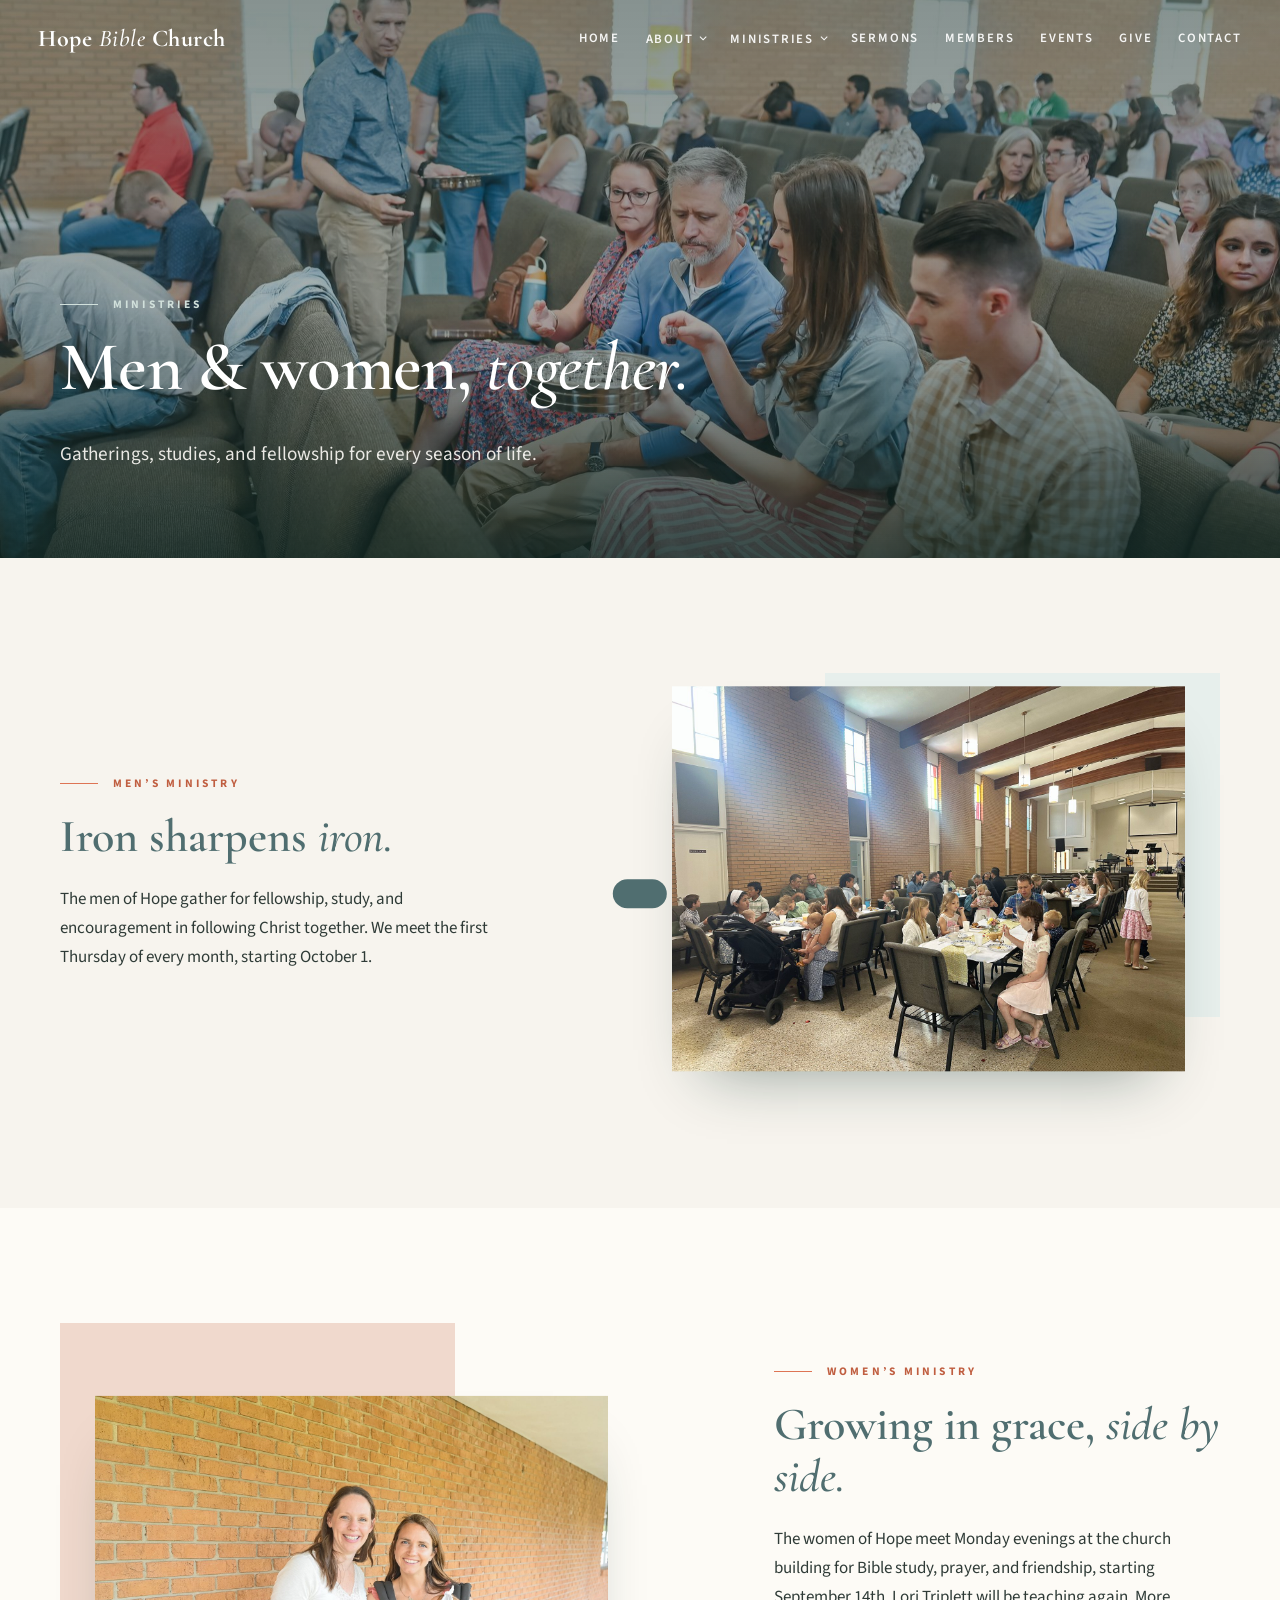
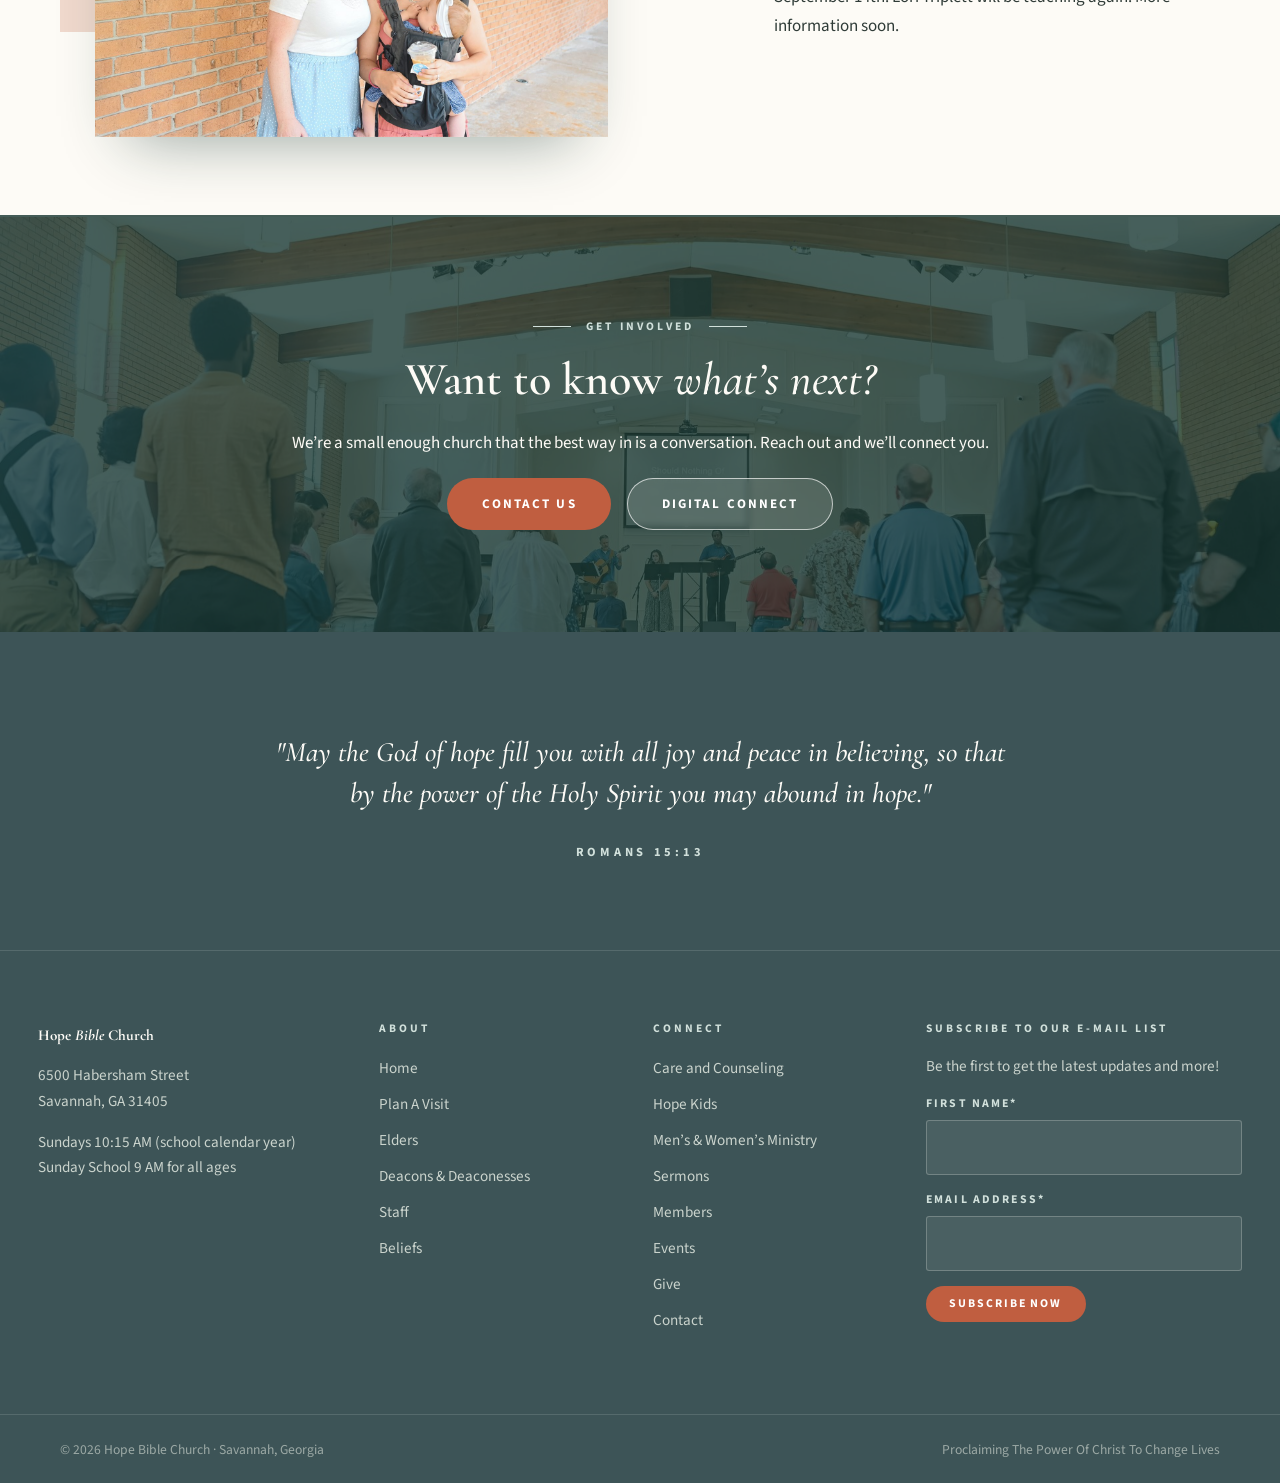
==== adult-ministries/index.html @ d9b1b4f8 "Hope Bible Church production site (Coastal Light) for hopesav.com Static build of the chosen Coastal" ====
<!DOCTYPE html>
<html lang="en">
<head>
<meta charset="utf-8">
<meta name="viewport" content="width=device-width, initial-scale=1">
<title>Plan A Visit | Hope Bible Church</title>
<meta name="description" content="Men's and Women's Ministry at Hope Bible Church, Savannah. Gatherings, studies, and fellowship for every season of life.">
<link rel="canonical" href="https://hopesav.com/adult-ministries/">
<link rel="icon" href="../assets/img/favicon.png">
<link rel="preconnect" href="https://fonts.googleapis.com">
<link rel="preconnect" href="https://fonts.gstatic.com" crossorigin>
<link href="https://fonts.googleapis.com/css2?family=Cormorant+Garamond:ital,wght@0,500;0,600;0,700;1,500;1,600&family=Source+Sans+3:ital,wght@0,400;0,600;0,700;1,400&display=swap" rel="stylesheet">
<link rel="stylesheet" href="../style.css">
</head>
<body>

<header class="site-header" id="siteHeader">
  <div class="header-inner">
    <a class="wordmark" href="../">Hope <em>Bible</em> Church</a>
    <button class="nav-toggle" id="navToggle" aria-expanded="false" aria-controls="mainNav" aria-label="Menu"><span></span><span></span><span></span></button>
    <nav class="main-nav" id="mainNav" aria-label="Primary">
      <ul class="nav-list">
        <li><a href="../">Home</a></li>
        <li class="has-dropdown">
          <button class="nav-drop-btn" type="button" aria-expanded="false">About</button>
          <ul class="dropdown">
            <li><a href="../plan-a-visit/">Plan A Visit</a></li>
            <li><a href="../elders/">Elders</a></li>
            <li><a href="../deacons/">Deacons &amp; Deaconesses</a></li>
            <li><a href="../staff/">Staff</a></li>
            <li><a href="../beliefs/">Beliefs</a></li>
          </ul>
        </li>
        <li class="has-dropdown">
          <button class="nav-drop-btn" type="button" aria-expanded="false">Ministries</button>
          <ul class="dropdown">
            <li><a href="https://www.hopediscipleship.org/" target="_blank" rel="noopener">Care and Counseling</a></li>
            <li><a href="../hope-kids/">Hope Kids</a></li>
            <li><a href="../adult-ministries/" aria-current="page">Men&rsquo;s &amp; Women&rsquo;s Ministry</a></li>
          </ul>
        </li>
        <li><a href="../sermons/">Sermons</a></li>
        <li><a href="https://hopesav.churchcenter.com/" target="_blank" rel="noopener">Members</a></li>
        <li><a href="../events/">Events</a></li>
        <li><a href="https://hopesav.churchcenter.com/giving" target="_blank" rel="noopener">Give</a></li>
        <li><a href="../contact/">Contact</a></li>
              </ul>
    </nav>
  </div>
</header>

<main>
  <section class="hero hero-page" aria-label="Page introduction">
    <div class="hero-media" data-parallax="0.14">
      <img src="../assets/img/new-fellowship-pews.jpg" alt="The people of Hope Bible Church in fellowship">
    </div>
    <div class="hero-scrim"></div>
    <div class="hero-content container">
      <p class="eyebrow light hero-fade">Ministries</p>
      <h1 class="display"><span class="hero-line"><span>Men &amp; women, <span class="serif-italic">together.</span></span></span></h1>
      <p class="hero-sub hero-fade">Gatherings, studies, and fellowship for every season of life.</p>
    </div>
  </section>

  <!-- DRAFT for church preview: details pulled from the announcements; the church gives final wording -->
  <section class="section" aria-labelledby="mens-heading">
    <div class="container">
      <div class="split">
        <div class="split-text reveal">
          <p class="eyebrow">Men&rsquo;s Ministry</p>
          <h2 id="mens-heading" class="title-lg">Iron sharpens <span class="serif-italic">iron.</span></h2>
          <p>The men of Hope gather for fellowship, study, and encouragement in following Christ together. We meet the first Thursday of every month, starting October 1.</p>
        </div>
        <figure class="overlap-fig reveal reveal-d1">
          <div class="fig-block"></div>
          <img data-parallax="0.05" src="../assets/img/new-fellowship-meal.jpg" alt="Men of Hope Bible Church sharing a meal">
        </figure>
      </div>
    </div>
  </section>

  <section class="section section-cream" aria-labelledby="womens-heading">
    <div class="container">
      <div class="split flip">
        <div class="split-text reveal">
          <p class="eyebrow">Women&rsquo;s Ministry</p>
          <h2 id="womens-heading" class="title-lg">Growing in grace, <span class="serif-italic">side by side.</span></h2>
          <p>The women of Hope meet Monday evenings at the church building for Bible study, prayer, and friendship, starting September 14th. Lori Triplett will be teaching again. More information soon.</p>
        </div>
        <figure class="overlap-fig left block-terra reveal reveal-d1">
          <div class="fig-block"></div>
          <img data-parallax="0.05" src="../assets/img/new-two-women.jpg" alt="Two women of Hope Bible Church in conversation">
        </figure>
      </div>
    </div>
  </section>

  <section class="cta-band" aria-labelledby="connect-cta">
    <div class="band-media" data-parallax="0.1"><img src="../assets/img/new-worship-congregation.jpg" alt="" role="presentation"></div>
    <div class="band-scrim"></div>
    <div class="band-content container reveal">
      <p class="eyebrow light centered">Get Involved</p>
      <h2 id="connect-cta" class="title-lg">Want to know <span class="serif-italic">what&rsquo;s next?</span></h2>
      <p>We&rsquo;re a small enough church that the best way in is a conversation. Reach out and we&rsquo;ll connect you.</p>
      <div class="btn-row" style="justify-content:center;">
        <a class="btn btn-terra" href="../contact/">Contact Us</a>
        <a class="btn btn-ghost-light" href="https://hopesav.churchcenter.com/people/forms/358677" target="_blank" rel="noopener">Digital Connect</a>
      </div>
    </div>
  </section>
</main>

<footer class="site-footer">
  <div class="footer-verse">
    <div class="container">
      <blockquote class="scripture" data-quote-reveal>"May the God of hope fill you with all joy and peace in believing, so that by the power of the Holy Spirit you may abound in hope."</blockquote>
      <p class="scripture-ref">Romans 15:13</p>
    </div>
  </div>
  <div class="footer-main container-wide">
    <div class="footer-col">
      <p class="footer-wordmark">Hope <em>Bible</em> Church</p>
      <p>6500 Habersham Street<br>Savannah, GA 31405</p>
      <p>Sundays 10:15 AM (school calendar year)<br>Sunday School 9 AM for all ages</p>
    </div>
    <div class="footer-col">
      <h3>About</h3>
      <ul>
        <li><a href="../">Home</a></li>
        <li><a href="../plan-a-visit/">Plan A Visit</a></li>
        <li><a href="../elders/">Elders</a></li>
        <li><a href="../deacons/">Deacons &amp; Deaconesses</a></li>
        <li><a href="../staff/">Staff</a></li>
        <li><a href="../beliefs/">Beliefs</a></li>
      </ul>
    </div>
    <div class="footer-col">
      <h3>Connect</h3>
      <ul>
        <li><a href="https://www.hopediscipleship.org/" target="_blank" rel="noopener">Care and Counseling</a></li>
        <li><a href="../hope-kids/">Hope Kids</a></li>
            <li><a href="../adult-ministries/">Men&rsquo;s &amp; Women&rsquo;s Ministry</a></li>
        <li><a href="../sermons/">Sermons</a></li>
        <li><a href="https://hopesav.churchcenter.com/" target="_blank" rel="noopener">Members</a></li>
        <li><a href="../events/">Events</a></li>
        <li><a href="https://hopesav.churchcenter.com/giving" target="_blank" rel="noopener">Give</a></li>
        <li><a href="../contact/">Contact</a></li>
      </ul>
    </div>
    <div class="footer-col">
      <h3>Subscribe to our E-mail list</h3>
      <p>Be the first to get the latest updates and more!</p>
      <form class="site-form newsletter-form" novalidate>
            <input type="checkbox" name="botcheck" class="hp" tabindex="-1" autocomplete="off" aria-hidden="true">
        <div class="field">
          <label for="nl-first">First Name*</label>
          <input id="nl-first" name="first-name" type="text" required autocomplete="given-name">
        </div>
        <div class="field">
          <label for="nl-email">Email Address*</label>
          <input id="nl-email" name="email" type="email" required autocomplete="email">
        </div>
        <button class="btn btn-terra btn-sm" type="submit">Subscribe Now</button>
      </form>
    </div>
  </div>
  <div class="footer-bottom">
    <div class="container">
      <span>&copy; 2026 Hope Bible Church · Savannah, Georgia</span>
      <span>Proclaiming The Power Of Christ To Change Lives</span>
    </div>
  </div>
</footer>

<script src="../main.js"></script>
</body>
</html>
---- style.css ----
/* ============================================================
   Hope Bible Church — Mockup Option 2: "Coastal Light"
   Airy, bright, editorial. Warm sand, deep sea-green, terracotta.
   ============================================================ */

:root{
  --sand:#f7f4ee;
  --cream:#fdfbf6;
  --sea:#506e70;
  --sea-deep:#3d5457;
  --sage:#d1e0db;
  --sage-soft:#e7efec;
  --terra:#de7454;
  --terra-deep:#c05e40;
  --ink:#2f3b37;
  --muted:#5a6862;
  --hairline:rgba(29,74,66,.16);
  --serif:'Cormorant Garamond', Georgia, 'Times New Roman', serif;
  --sans:'Source Sans 3', 'Segoe UI', Arial, sans-serif;
  --ease:cubic-bezier(.22,.61,.36,1);
  --dur:.55s;
}

*,*::before,*::after{box-sizing:border-box;}
html{scroll-behavior:smooth;}
body{
  margin:0;
  font-family:var(--sans);
  font-size:1.0625rem;
  line-height:1.7;
  color:var(--ink);
  background:var(--sand);
  -webkit-font-smoothing:antialiased;
}
img{max-width:100%;display:block;}
a{color:var(--sea);text-decoration-color:rgba(29,74,66,.35);text-underline-offset:3px;transition:color .3s var(--ease);}
a:hover{color:var(--terra-deep);}
a:focus-visible,button:focus-visible,input:focus-visible,textarea:focus-visible{
  outline:2px solid var(--terra-deep);outline-offset:3px;border-radius:2px;
}
h1,h2,h3,h4{font-family:var(--serif);color:var(--sea);font-weight:600;line-height:1.12;margin:0 0 .5em;}
p{margin:0 0 1.2em;}
.container{width:min(1160px,92%);margin-inline:auto;}
.container-wide{width:min(1340px,94%);margin-inline:auto;}
.hairline{border:0;border-top:1px solid var(--hairline);margin:0;}

/* ---------- Type helpers ---------- */
.eyebrow{
  display:flex;align-items:center;gap:.9rem;
  font-family:var(--sans);font-size:.72rem;font-weight:700;
  letter-spacing:.28em;text-transform:uppercase;color:var(--terra-deep);
  margin:0 0 1.1rem;
}
.eyebrow::before{content:"";width:2.4rem;height:1px;background:var(--terra);flex:none;}
.eyebrow.centered{justify-content:center;}
.eyebrow.centered::after{content:"";width:2.4rem;height:1px;background:var(--terra);flex:none;}
.eyebrow.light{color:var(--sage);}
.eyebrow.light::before,.eyebrow.light::after{background:var(--sage);}
.display{
  font-size:clamp(2.6rem,5.4vw,5rem);
  font-weight:600;letter-spacing:-.01em;line-height:1.04;
}
.title-lg{font-size:clamp(2.1rem,3.6vw,3.4rem);}
.title-md{font-size:clamp(1.6rem,2.4vw,2.2rem);}
.serif-italic{font-family:var(--serif);font-style:italic;font-weight:500;}
.lead{font-size:1.15rem;color:var(--muted);}

/* ---------- Buttons ---------- */
.btn{
  display:inline-block;padding:.85rem 2.1rem;
  font-family:var(--sans);font-size:.82rem;font-weight:700;
  letter-spacing:.16em;text-transform:uppercase;text-decoration:none;
  border-radius:2rem;border:1px solid transparent;cursor:pointer;
  transition:background .45s var(--ease),color .45s var(--ease),border-color .45s var(--ease),transform .45s var(--ease),box-shadow .45s var(--ease);
}
.btn:hover{transform:translateY(-2px);}
.btn-terra{background:var(--terra-deep);color:#fff;}
.btn-terra:hover{background:var(--sea);color:#fff;box-shadow:0 12px 28px -14px rgba(18,51,45,.55);}
.btn-sea{background:var(--sea);color:#fff;}
.btn-sea:hover{background:var(--terra-deep);color:#fff;box-shadow:0 12px 28px -14px rgba(168,83,52,.55);}
.btn-outline{background:transparent;color:var(--sea);border-color:var(--sea);}
.btn-outline:hover{background:var(--sea);color:#fff;}
.btn-ghost-light{background:rgba(253,251,246,.12);color:#fff;border-color:rgba(255,255,255,.65);backdrop-filter:blur(3px);}
.btn-ghost-light:hover{background:var(--cream);color:var(--sea);border-color:var(--cream);}
.btn-sm{padding:.55rem 1.4rem;font-size:.74rem;}
.btn-row{display:flex;flex-wrap:wrap;gap:1rem;align-items:center;}

/* ---------- Header ---------- */
.site-header{
  position:fixed;inset:0 0 auto 0;z-index:60;
  padding:0;
  transition:background .5s var(--ease),box-shadow .5s var(--ease),padding .5s var(--ease);
}
.header-inner{
  width:min(1340px,94%);margin-inline:auto;
  display:flex;align-items:center;justify-content:space-between;gap:1.5rem;
  padding:1.35rem 0;
  transition:padding .5s var(--ease);
}
.wordmark{
  font-family:var(--serif);font-size:1.5rem;font-weight:700;letter-spacing:.02em;
  color:#fff;text-decoration:none;line-height:1;white-space:nowrap;
}
.wordmark em{font-style:italic;font-weight:500;}
/* blur/background live on a pseudo-element: backdrop-filter on the header
   itself would become the containing block for the fixed mobile drawer,
   collapsing it to the header's height after scroll */
.site-header::before{
  content:"";position:absolute;inset:0;z-index:-1;
  background:rgba(253,251,246,.94);
  box-shadow:0 1px 0 var(--hairline),0 18px 40px -30px rgba(18,51,45,.35);
  backdrop-filter:blur(10px);
  opacity:0;transition:opacity .5s var(--ease);
}
.site-header.scrolled::before{opacity:1;}
.site-header.scrolled .header-inner{padding:.8rem 0;}
.site-header.scrolled .wordmark{color:var(--sea);}

.nav-list{list-style:none;display:flex;align-items:center;gap:1.6rem;margin:0;padding:0;}
.nav-list > li{position:relative;}
.nav-list > li > a,
.nav-drop-btn{
  font-family:var(--sans);font-size:.8rem;font-weight:600;letter-spacing:.14em;
  text-transform:uppercase;text-decoration:none;color:rgba(255,255,255,.92);
  background:none;border:0;cursor:pointer;padding:.4rem 0;
  transition:color .35s var(--ease);display:inline-flex;align-items:center;gap:.35rem;
}
.nav-list > li > a:hover,.nav-drop-btn:hover{color:var(--sage);}
.site-header.scrolled .nav-list > li > a,
.site-header.scrolled .nav-drop-btn{color:var(--sea);}
.site-header.scrolled .nav-list > li > a:hover,
.site-header.scrolled .nav-drop-btn:hover{color:var(--terra-deep);}
.nav-drop-btn::after{
  content:"";width:.42em;height:.42em;border-right:1.5px solid currentColor;border-bottom:1.5px solid currentColor;
  transform:rotate(45deg) translateY(-2px);transition:transform .3s var(--ease);
}
.has-dropdown.open > .nav-drop-btn::after{transform:rotate(-135deg) translateY(-1px);}
.dropdown{
  list-style:none;margin:0;padding:.7rem 0;
  position:absolute;top:calc(100% + .9rem);left:-1.2rem;min-width:14rem;
  background:var(--cream);border:1px solid var(--hairline);border-radius:.4rem;
  box-shadow:0 24px 48px -24px rgba(18,51,45,.35);
  opacity:0;visibility:hidden;transform:translateY(10px);
  transition:opacity .4s var(--ease),transform .4s var(--ease),visibility 0s .4s;
}
.has-dropdown:hover .dropdown,
.has-dropdown:focus-within .dropdown,
.has-dropdown.open .dropdown{
  opacity:1;visibility:visible;transform:translateY(0);transition-delay:0s;
}
.dropdown a{
  display:block;padding:.5rem 1.4rem;color:var(--sea);text-decoration:none;
  font-size:.86rem;letter-spacing:.04em;text-transform:none;font-weight:600;
  transition:background .3s var(--ease),color .3s var(--ease),padding-left .3s var(--ease);
}
.dropdown a:hover{background:var(--sage-soft);color:var(--sea-deep);padding-left:1.7rem;}
.nav-list > li.nav-cta > a{
  padding:.55rem 1.4rem;font-size:.74rem;letter-spacing:.16em;margin-left:.4rem;
  background:var(--terra-deep);color:#fff;border-radius:2rem;
}
.nav-list > li.nav-cta > a:hover{background:var(--sea);color:#fff;}
.site-header.scrolled .nav-list > li.nav-cta > a{background:var(--terra-deep);color:#fff;}
.site-header.scrolled .nav-list > li.nav-cta > a:hover{background:var(--sea);color:#fff;}

.nav-toggle{
  display:none;background:rgba(18,51,45,.4);border:0;cursor:pointer;
  padding:.65rem .6rem;z-index:70;border-radius:50%;
  transition:background .4s var(--ease);
}
.site-header.scrolled .nav-toggle,
body.nav-open .nav-toggle{background:transparent;}
.nav-toggle span{
  display:block;width:26px;height:2px;background:#fff;margin:6px 0;border-radius:2px;
  transition:transform .4s var(--ease),opacity .3s var(--ease),background .4s var(--ease);
}
.site-header.scrolled .nav-toggle span,
body.nav-open .nav-toggle span{background:var(--sea);}
body.nav-open .nav-toggle span:nth-child(1){transform:translateY(8px) rotate(45deg);}
body.nav-open .nav-toggle span:nth-child(2){opacity:0;}
body.nav-open .nav-toggle span:nth-child(3){transform:translateY(-8px) rotate(-45deg);}

/* ---------- Hero ---------- */
.hero{
  position:relative;min-height:92vh;display:flex;align-items:flex-end;
  overflow:hidden;color:#fff;
}
.hero.hero-page{min-height:62vh;}
.hero-media{position:absolute;inset:-12% 0;z-index:0;will-change:transform;}
.hero-media img{width:100%;height:100%;object-fit:cover;animation:kenburns 26s var(--ease) infinite alternate;}
@keyframes kenburns{
  from{transform:scale(1) translate(0,0);}
  to{transform:scale(1.12) translate(-1.5%,1.5%);}
}
.hero-scrim{
  position:absolute;inset:0;z-index:1;
  background:linear-gradient(to top,rgba(15,38,34,.82) 0%,rgba(15,38,34,.35) 45%,rgba(15,38,34,.5) 100%);
}
.hero-content{position:relative;z-index:2;padding:9rem 0 5.5rem;}
.hero.hero-page .hero-content{padding:8.5rem 0 4rem;}
.hero h1{color:#fff;max-width:14em;}
.hero .hero-sub{
  font-size:clamp(1.05rem,1.5vw,1.3rem);max-width:34em;color:rgba(253,251,246,.9);
  font-weight:400;
}
.hero-meta{
  display:flex;flex-wrap:wrap;gap:.6rem 2.2rem;margin:1.6rem 0 2.2rem;
  font-size:.85rem;letter-spacing:.18em;text-transform:uppercase;font-weight:600;color:var(--sage);
}
.hero-line{display:block;overflow:hidden;}
.hero-line > span{display:block;transform:translateY(110%);animation:heroRise 1s var(--ease) forwards;}
.hero-line:nth-child(2) > span{animation-delay:.15s;}
.hero-line:nth-child(3) > span{animation-delay:.3s;}
@keyframes heroRise{to{transform:translateY(0);}}
/* word-by-word headline (JS wraps words in .hw and adds .split to the h1) */
.hero h1.words-split .hero-line{overflow:visible;}
.hero h1.words-split .hero-line > span{transform:none;animation:none;}
.hero h1 .hw{display:inline-block;opacity:0;transform:translateY(.55em);animation:heroWord .8s var(--ease) forwards;will-change:transform,opacity;}
@keyframes heroWord{to{opacity:1;transform:translateY(0);}}
.hero-fade{opacity:0;transform:translateY(18px);animation:heroFade 1s var(--ease) .55s forwards;}
@keyframes heroFade{to{opacity:1;transform:translateY(0);}}

/* ---------- Sections ---------- */
.section{padding:clamp(4rem,9vw,7.5rem) 0;}
.section-sea{background:var(--sea);color:#e9efe6;}
.section-sea h2,.section-sea h3{color:var(--cream);}
.section-sea .eyebrow{color:var(--sage);}
.section-sea .eyebrow::before,.section-sea .eyebrow::after{background:var(--sage);}
.section-sea p{color:rgba(233,239,230,.88);}
.section-cream{background:var(--cream);}
.section-sage{background:var(--sage-soft);}

/* editorial split */
.split{
  display:grid;grid-template-columns:repeat(12,1fr);
  gap:clamp(2rem,5vw,4.5rem);align-items:center;
}
.split .split-text{grid-column:1 / span 5;}
.split .split-fig,.split > .overlap-fig{grid-column:7 / span 6;}
.split.flip .split-text{grid-column:8 / span 5;grid-row:1;}
.split.flip .split-fig,.split.flip > .overlap-fig{grid-column:1 / span 6;grid-row:1;}

/* overlapping image card */
.overlap-fig{position:relative;margin:0;padding:2.2rem 2.2rem 0 0;}
.overlap-fig .fig-block{
  position:absolute;top:0;right:0;width:72%;height:82%;
  background:var(--sage-soft);z-index:0;
}
.overlap-fig.block-sea .fig-block{background:var(--sea);opacity:.92;}
.overlap-fig.block-terra .fig-block{background:#f0d9cd;}
.overlap-fig img{
  position:relative;z-index:1;width:100%;height:auto;object-fit:cover;
  box-shadow:0 34px 60px -34px rgba(18,51,45,.45);
}
.overlap-fig figcaption{
  position:relative;z-index:2;margin-top:1rem;
  font-size:.78rem;letter-spacing:.2em;text-transform:uppercase;color:var(--muted);
}
.overlap-fig.left{padding:2.2rem 0 0 2.2rem;}
.overlap-fig.left .fig-block{right:auto;left:0;}

/* scripture pull-quote */
.scripture{
  font-family:var(--serif);font-style:italic;font-weight:500;
  font-size:clamp(1.5rem,3vw,2.4rem);line-height:1.45;color:var(--sea);
  max-width:26em;margin-inline:auto;text-align:center;
}
.scripture .qw{display:inline-block;opacity:0;transform:translateY(.45em);}
.scripture.in .qw{opacity:1;transform:translateY(0);transition:opacity .6s var(--ease),transform .6s var(--ease);}
.scripture-ref{
  text-align:center;margin-top:1.6rem;font-family:var(--sans);
  font-size:.78rem;font-weight:700;letter-spacing:.3em;text-transform:uppercase;color:var(--terra-deep);
}
.section-sea .scripture{color:var(--cream);}
.section-sea .scripture-ref{color:var(--sage);}

/* ---------- Reveal on scroll ---------- */
.reveal{opacity:0;transform:translateY(28px) scale(.985);transition:opacity .7s var(--ease),transform .7s var(--ease);}
.reveal.in{opacity:1;transform:none;}
.reveal-d1{transition-delay:.12s;}
.reveal-d2{transition-delay:.24s;}
.reveal-d3{transition-delay:.36s;}

/* ---------- Cards / grids ---------- */
.card-grid{display:grid;gap:2rem;}
.grid-2{grid-template-columns:repeat(2,1fr);}
.grid-3{grid-template-columns:repeat(3,1fr);}
.grid-4{grid-template-columns:repeat(4,1fr);}

.team-card{background:var(--cream);border:1px solid var(--hairline);}
.team-card img{width:100%;aspect-ratio:4/4.6;object-fit:cover;filter:saturate(.96);transition:transform .6s var(--ease);}
.team-card .team-photo{overflow:hidden;}
.team-card:hover .team-photo img{transform:scale(1.045);}
.team-card .team-info{padding:1.3rem 1.5rem 1.5rem;}
.team-card h3{margin:0 0 .15rem;font-size:1.45rem;}
.team-card .team-role{font-size:.76rem;letter-spacing:.22em;text-transform:uppercase;color:var(--terra-deep);font-weight:700;margin:0 0 .4rem;}
.team-card .team-mail{font-size:.9rem;word-break:break-all;}

/* elder editorial rows */
.person-row{
  display:grid;grid-template-columns:repeat(12,1fr);gap:clamp(2rem,4.5vw,4rem);
  align-items:center;padding:clamp(2.6rem,5vw,4rem) 0;
}
.person-row + .person-row{border-top:1px solid var(--hairline);}
.person-row .person-fig{grid-column:1 / span 5;}
.person-row .person-bio{grid-column:6 / span 7;}
.person-row.flip .person-fig{grid-column:8 / span 5;grid-row:1;}
.person-row.flip .person-bio{grid-column:1 / span 7;grid-row:1;}

/* info blocks (plan a visit / hope kids) */
.info-block h3{font-size:1.7rem;}
.qa-grid{display:grid;grid-template-columns:repeat(2,1fr);gap:2.6rem 3.5rem;}
.qa-item{border-top:1px solid var(--hairline);padding-top:1.4rem;}
.qa-item h3{font-size:1.55rem;margin-bottom:.5rem;}

/* pill list (counseling topics) */
.pill-list{display:flex;flex-wrap:wrap;gap:.7rem;list-style:none;padding:0;margin:1.4rem 0 2rem;}
.pill-list li{
  padding:.42rem 1.15rem;border:1px solid var(--hairline);border-radius:2rem;
  font-size:.86rem;letter-spacing:.05em;background:var(--cream);color:var(--sea);
  transition:background .35s var(--ease),color .35s var(--ease),border-color .35s var(--ease);
}
.pill-list li:hover{background:var(--sea);color:var(--cream);border-color:var(--sea);}

/* beliefs */
.belief-list{list-style:none;margin:0;padding:0;counter-reset:belief;}
.belief{
  display:grid;grid-template-columns:minmax(4.5rem,7rem) 1fr;gap:1.5rem 2.5rem;
  padding:2.4rem 0;border-top:1px solid var(--hairline);counter-increment:belief;
}
.belief:last-child{border-bottom:1px solid var(--hairline);}
.belief::before{
  content:counter(belief,decimal-leading-zero);
  font-family:var(--serif);font-style:italic;font-size:clamp(2.2rem,4vw,3.4rem);
  color:var(--terra);line-height:1;padding-top:.2rem;
}
.belief h3{font-size:1.5rem;letter-spacing:.02em;margin-bottom:.35rem;}
.belief p{margin:0;max-width:62ch;}

/* ---------- Sermons ---------- */
.series-player{
  background:var(--cream);border:1px solid var(--hairline);
  padding:clamp(1.4rem,3vw,2.6rem);margin-bottom:3.2rem;
  display:grid;grid-template-columns:minmax(180px,260px) 1fr;gap:2rem;align-items:start;
  box-shadow:0 30px 60px -40px rgba(18,51,45,.4);
}
.series-player .player-art img{width:100%;box-shadow:0 18px 36px -20px rgba(18,51,45,.5);}
.series-player h2{margin-bottom:.3rem;}
.series-player .player-note{font-size:.85rem;color:var(--muted);margin-bottom:1rem;}
.series-player iframe{width:100%;height:170px;border:0;transition:height .3s ease;}
.series-player.expanded iframe{height:420px;}
@media (prefers-reduced-motion: reduce){.series-player iframe{transition:none;}}
.series-grid{display:grid;grid-template-columns:repeat(4,1fr);gap:1.6rem;}
.series-card{
  background:var(--cream);border:1px solid var(--hairline);padding:0;cursor:pointer;
  text-align:left;font-family:inherit;color:inherit;
  transition:transform .5s var(--ease),box-shadow .5s var(--ease),border-color .5s var(--ease);
}
.series-card:hover{transform:translateY(-6px);box-shadow:0 26px 44px -28px rgba(18,51,45,.45);}
.series-card .series-art{overflow:hidden;aspect-ratio:1/1;}
.series-card .series-art img{width:100%;height:100%;object-fit:cover;transition:transform .6s var(--ease);}
.series-card:hover .series-art img{transform:scale(1.05);}
.series-card .series-name{
  display:flex;justify-content:space-between;align-items:center;gap:.6rem;
  padding:.9rem 1.1rem;font-family:var(--serif);font-size:1.2rem;font-weight:600;color:var(--sea);
}
.series-card .series-name::after{content:"→";color:var(--terra);transition:transform .4s var(--ease);}
.series-card:hover .series-name::after{transform:translateX(4px);}
.series-card.active{border-color:var(--terra);box-shadow:0 0 0 1px var(--terra);}
.series-card.active .series-name::after{content:"♪";}
.sermon-filter{
  display:flex;align-items:center;gap:.8rem;margin:0 0 2rem;max-width:26rem;
}
.sermon-filter input{
  flex:1;padding:.7rem 1.2rem;border:1px solid var(--hairline);border-radius:2rem;
  background:var(--cream);font:inherit;color:var(--ink);
}

/* ---------- Forms ---------- */
.form-card{
  background:var(--cream);border:1px solid var(--hairline);
  padding:clamp(1.8rem,4vw,3rem);box-shadow:0 30px 60px -44px rgba(18,51,45,.5);
}
.form-grid{display:grid;grid-template-columns:1fr 1fr;gap:1.2rem 1.4rem;}
.form-grid .full{grid-column:1 / -1;}
.field label{
  display:block;font-size:.74rem;font-weight:700;letter-spacing:.18em;
  text-transform:uppercase;color:var(--sea);margin-bottom:.4rem;
}
.field input,.field textarea{
  width:100%;padding:.75rem 1rem;border:1px solid var(--hairline);
  background:#fff;font:inherit;color:var(--ink);border-radius:.2rem;
  transition:border-color .3s var(--ease),box-shadow .3s var(--ease);
}
.field input:focus,.field textarea:focus{border-color:var(--sea);box-shadow:0 0 0 3px rgba(167,208,140,.35);outline:none;}
.field textarea{min-height:9rem;resize:vertical;}

/* ---------- Map / embeds ---------- */
.embed-frame{border:1px solid var(--hairline);background:var(--cream);padding:.6rem;box-shadow:0 30px 60px -44px rgba(18,51,45,.5);}
.embed-frame iframe{display:block;width:100%;border:0;}

/* ---------- CTA band ---------- */
.cta-band{position:relative;overflow:hidden;}
.cta-band .band-media{position:absolute;inset:-14% 0;z-index:0;will-change:transform;}
.cta-band .band-media img{width:100%;height:100%;object-fit:cover;}
.cta-band .band-scrim{position:absolute;inset:0;z-index:1;background:rgba(18,51,45,.78);}
.cta-band .band-content{position:relative;z-index:2;text-align:center;padding:clamp(4rem,8vw,6.5rem) 0;color:var(--cream);}
.cta-band h2{color:var(--cream);}

/* ---------- Footer ---------- */
.site-footer{background:var(--sea-deep);color:rgba(233,239,230,.82);}
.footer-verse{
  border-bottom:1px solid rgba(233,239,230,.14);
  padding:clamp(3rem,6vw,4.5rem) 0;text-align:center;
}
.footer-verse .scripture{color:var(--cream);font-size:clamp(1.3rem,2.2vw,1.8rem);}
.footer-verse .scripture-ref{color:var(--sage);}
.footer-main{
  display:grid;grid-template-columns:1.3fr 1fr 1fr 1.4fr;gap:3rem;
  padding:clamp(3rem,6vw,4.5rem) 0;
}
.footer-wordmark{font-family:var(--serif);font-size:1.6rem;font-weight:700;color:var(--cream);margin-bottom:1rem;}
.footer-col h3{
  font-family:var(--sans);font-size:.72rem;font-weight:700;letter-spacing:.26em;
  text-transform:uppercase;color:var(--sage);margin-bottom:1.1rem;
}
.footer-col ul{list-style:none;margin:0;padding:0;}
.footer-col li{margin-bottom:.45rem;}
.footer-col a{color:rgba(233,239,230,.82);text-decoration:none;font-size:.95rem;transition:color .3s var(--ease),padding-left .3s var(--ease);}
.footer-col a:hover{color:var(--sage);padding-left:.3rem;}
.footer-col p{font-size:.95rem;margin-bottom:.9rem;}
.newsletter-form .field{margin-bottom:.9rem;}
.newsletter-form label{color:var(--sage);}
.newsletter-form input{background:rgba(253,251,246,.07);border:1px solid rgba(233,239,230,.25);color:var(--cream);}
.newsletter-form input:focus{border-color:var(--sage);box-shadow:0 0 0 3px rgba(167,208,140,.2);}
.newsletter-form input::placeholder{color:rgba(233,239,230,.45);}
.footer-bottom{
  border-top:1px solid rgba(233,239,230,.14);
  padding:1.4rem 0;font-size:.85rem;color:rgba(233,239,230,.55);
}
.footer-bottom .container{display:flex;flex-wrap:wrap;justify-content:space-between;gap:.6rem;}

/* ---------- Toast ---------- */
.toast{
  position:fixed;left:50%;bottom:2rem;transform:translate(-50%,140%);
  background:var(--sea);color:var(--cream);padding:.9rem 1.7rem;border-radius:2rem;
  font-size:.95rem;z-index:100;box-shadow:0 16px 40px -16px rgba(0,0,0,.5);
  transition:transform .5s var(--ease);max-width:90vw;text-align:center;
}
.toast.show{transform:translate(-50%,0);}

/* ---------- Mobile ---------- */
@media (max-width:1080px){
  .nav-list{gap:1.1rem;}
  .nav-list > li > a,.nav-drop-btn{font-size:.74rem;letter-spacing:.1em;}
}
@media (max-width:920px){
  .nav-toggle{display:block;}
  .main-nav{
    position:fixed;inset:0 0 0 auto;width:min(22rem,86vw);z-index:65;
    background:var(--cream);box-shadow:-30px 0 60px -30px rgba(18,51,45,.4);
    transform:translateX(105%);transition:transform .5s var(--ease);
    overflow-y:auto;padding:6rem 2rem 3rem;
  }
  body.nav-open .main-nav{transform:translateX(0);}
  .nav-list{flex-direction:column;align-items:flex-start;gap:.4rem;}
  .nav-list > li{width:100%;}
  .nav-list > li > a,.nav-drop-btn{
    color:var(--sea);font-size:1rem;letter-spacing:.08em;padding:.55rem 0;width:100%;
    display:flex;justify-content:space-between;text-transform:none;font-family:var(--serif);
    font-size:1.35rem;font-weight:600;
  }
  .dropdown{
    position:static;opacity:1;visibility:visible;transform:none;transition:none;
    border:0;box-shadow:none;background:transparent;padding:0 0 .4rem .9rem;
    display:none;
  }
  .has-dropdown.open .dropdown{display:block;}
  .dropdown a{padding:.35rem 0;}
  .dropdown a:hover{background:transparent;padding-left:.3rem;}
  .nav-cta{margin-top:1rem;}
  .nav-cta .btn{margin-left:0;}
  .split,.split.flip{grid-template-columns:1fr;gap:2.6rem;}
  .split .split-text,.split .split-fig,.split > .overlap-fig,
  .split.flip .split-text,.split.flip .split-fig,.split.flip > .overlap-fig{grid-column:1 / -1;grid-row:auto;}
  .split.flip .split-fig,.split.flip > .overlap-fig{order:-1;}
  .person-row,.person-row.flip{grid-template-columns:1fr;gap:1.8rem;}
  .person-row .person-fig,.person-row .person-bio,
  .person-row.flip .person-fig,.person-row.flip .person-bio{grid-column:1 / -1;grid-row:auto;}
  .person-row.flip .person-fig{order:-1;}
  .qa-grid{grid-template-columns:1fr;}
  .grid-4{grid-template-columns:repeat(2,1fr);}
  .grid-3{grid-template-columns:repeat(2,1fr);}
  .series-grid{grid-template-columns:repeat(2,1fr);}
  .series-player{grid-template-columns:1fr;}
  .series-player .player-art{max-width:16rem;}
  .footer-main{grid-template-columns:1fr 1fr;}
  .hero{min-height:78vh;}
}
@media (max-width:560px){
  .eyebrow{font-size:.64rem;letter-spacing:.16em;flex-wrap:wrap;}
  .eyebrow::before{width:1.6rem;}
  .hero-meta{gap:.4rem 1.4rem;font-size:.76rem;letter-spacing:.12em;}
  .grid-2,.grid-3,.grid-4,.series-grid{grid-template-columns:1fr;}
  .form-grid{grid-template-columns:1fr;}
  .footer-main{grid-template-columns:1fr;gap:2.2rem;}
  .hero-content{padding:8rem 0 3.5rem;}
  .belief{grid-template-columns:1fr;gap:.4rem;}
}

/* ---------- Announcements (Google Sheet driven) ---------- */
.annc-grid{display:grid;grid-template-columns:repeat(auto-fit,minmax(min(100%,17rem),1fr));gap:1.5rem;margin-top:2.2rem;}
.annc-card{
  background:var(--cream);border:1px solid var(--hairline);border-radius:.4rem;
  padding:1.7rem 1.6rem 1.5rem;display:flex;flex-direction:column;gap:.45rem;
  box-shadow:0 18px 38px -30px rgba(18,51,45,.35);
  transition:transform .45s var(--ease),box-shadow .45s var(--ease);
}
.annc-card:hover{transform:translateY(-4px);box-shadow:0 26px 48px -30px rgba(18,51,45,.45);}
.annc-when{
  font-family:var(--sans);font-size:.72rem;font-weight:700;
  letter-spacing:.22em;text-transform:uppercase;color:var(--terra-deep);margin:0;
}
.annc-card h3{font-size:1.45rem;margin:0;}
.annc-card p{margin:0;color:var(--muted);font-size:.98rem;flex:1;}
.annc-card a{font-family:var(--sans);font-size:.82rem;font-weight:700;letter-spacing:.1em;text-transform:uppercase;text-decoration:none;}
.annc-fallback{grid-column:1 / -1;text-align:center;font-family:var(--serif);font-style:italic;font-size:1.3rem;color:var(--muted);padding:1.5rem 0;}
@media (max-width:900px){.annc-grid{grid-template-columns:1fr 1fr;}}
@media (max-width:600px){.annc-grid{grid-template-columns:1fr;}}

/* ---------- Reduced motion ----------
   html.force-motion (set by ?motion=1 demo override in main.js) opts back in. */
@media (prefers-reduced-motion: reduce){
  html:not(.force-motion){scroll-behavior:auto;}
  html:not(.force-motion) *,html:not(.force-motion) *::before,html:not(.force-motion) *::after{animation-duration:.01ms !important;animation-iteration-count:1 !important;transition-duration:.01ms !important;}
  html:not(.force-motion) .hero-media img{animation:none;}
  html:not(.force-motion) .hero-line > span{transform:none;animation:none;}
  html:not(.force-motion) .hero h1 .hw{opacity:1;transform:none;animation:none;}
  html:not(.force-motion) .hero-fade{opacity:1;transform:none;animation:none;}
  html:not(.force-motion) .reveal{opacity:1;transform:none;}
  html:not(.force-motion) .scripture .qw{opacity:1;transform:none;}
  html:not(.force-motion) [data-parallax]{transform:none !important;}
}

/* honeypot field: hidden from people, visible to bots */
.site-form .hp{position:absolute;left:-9999px;width:1px;height:1px;opacity:0;pointer-events:none}
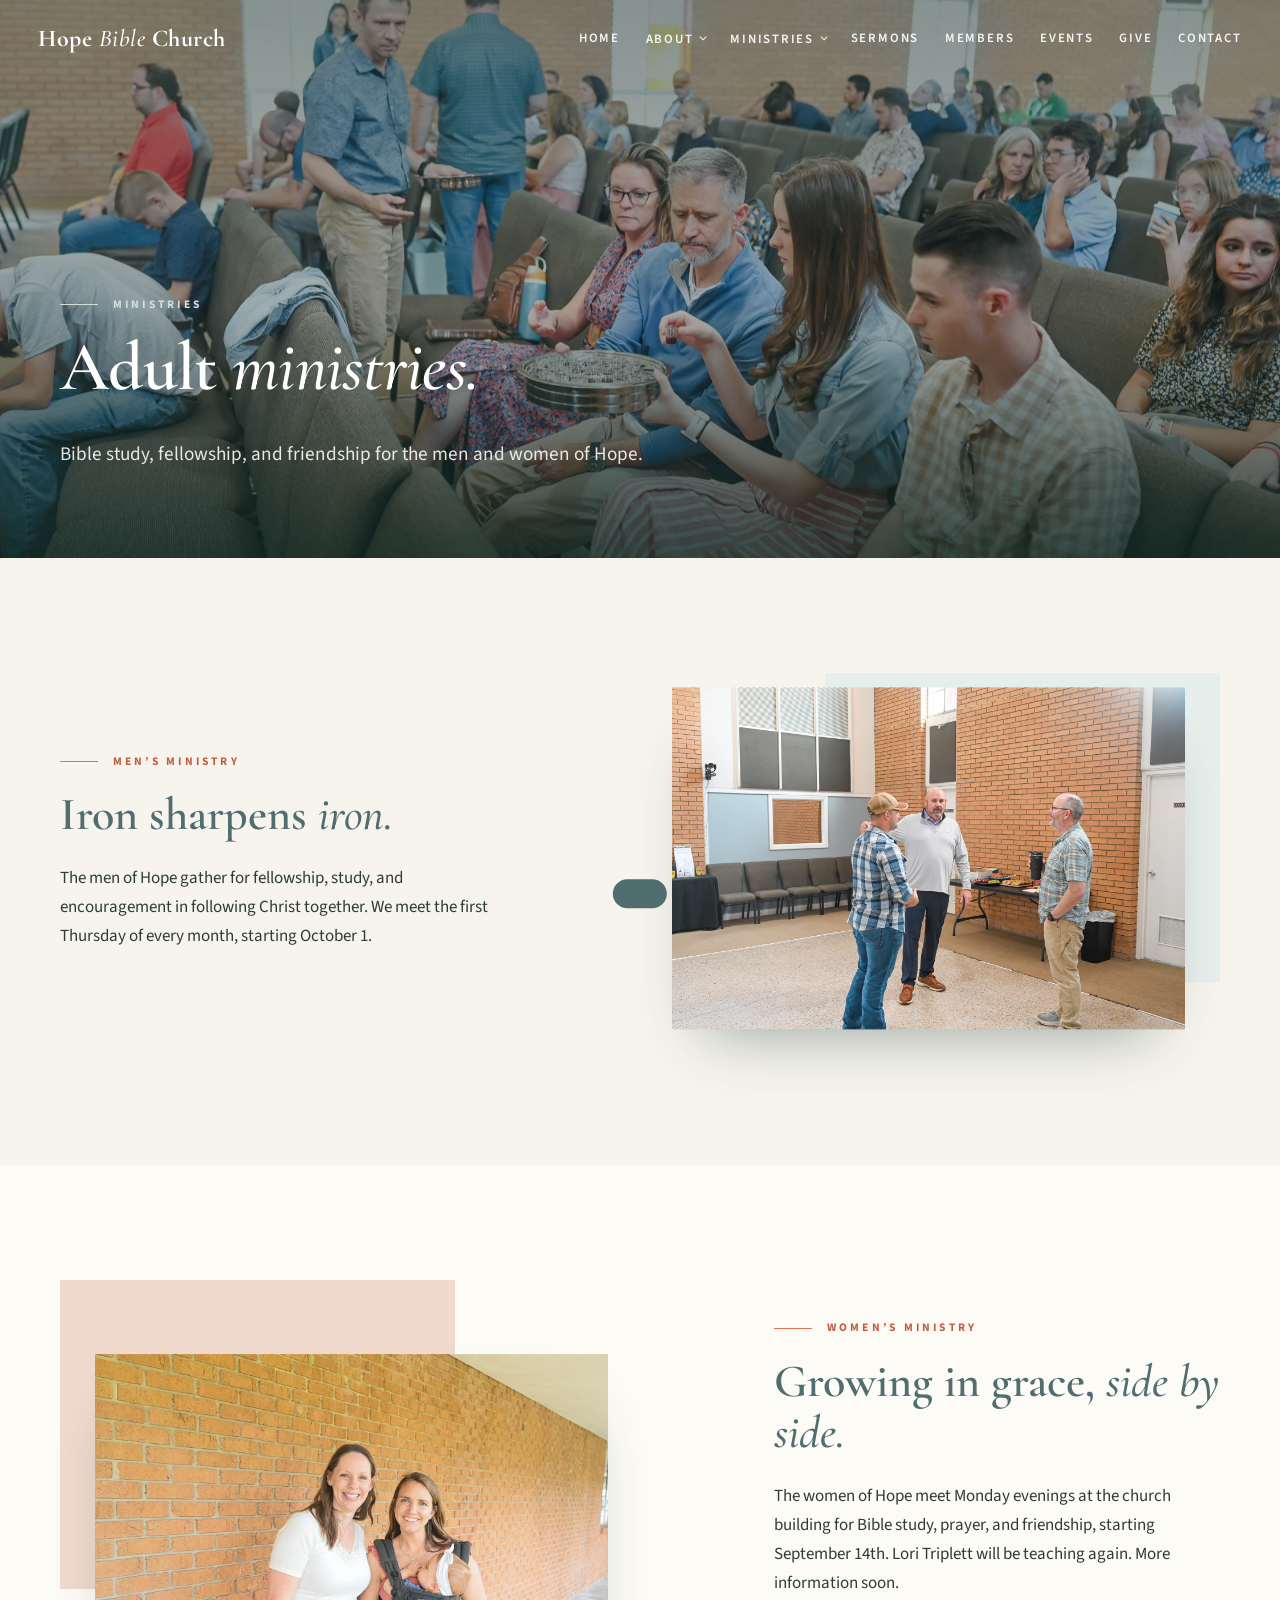
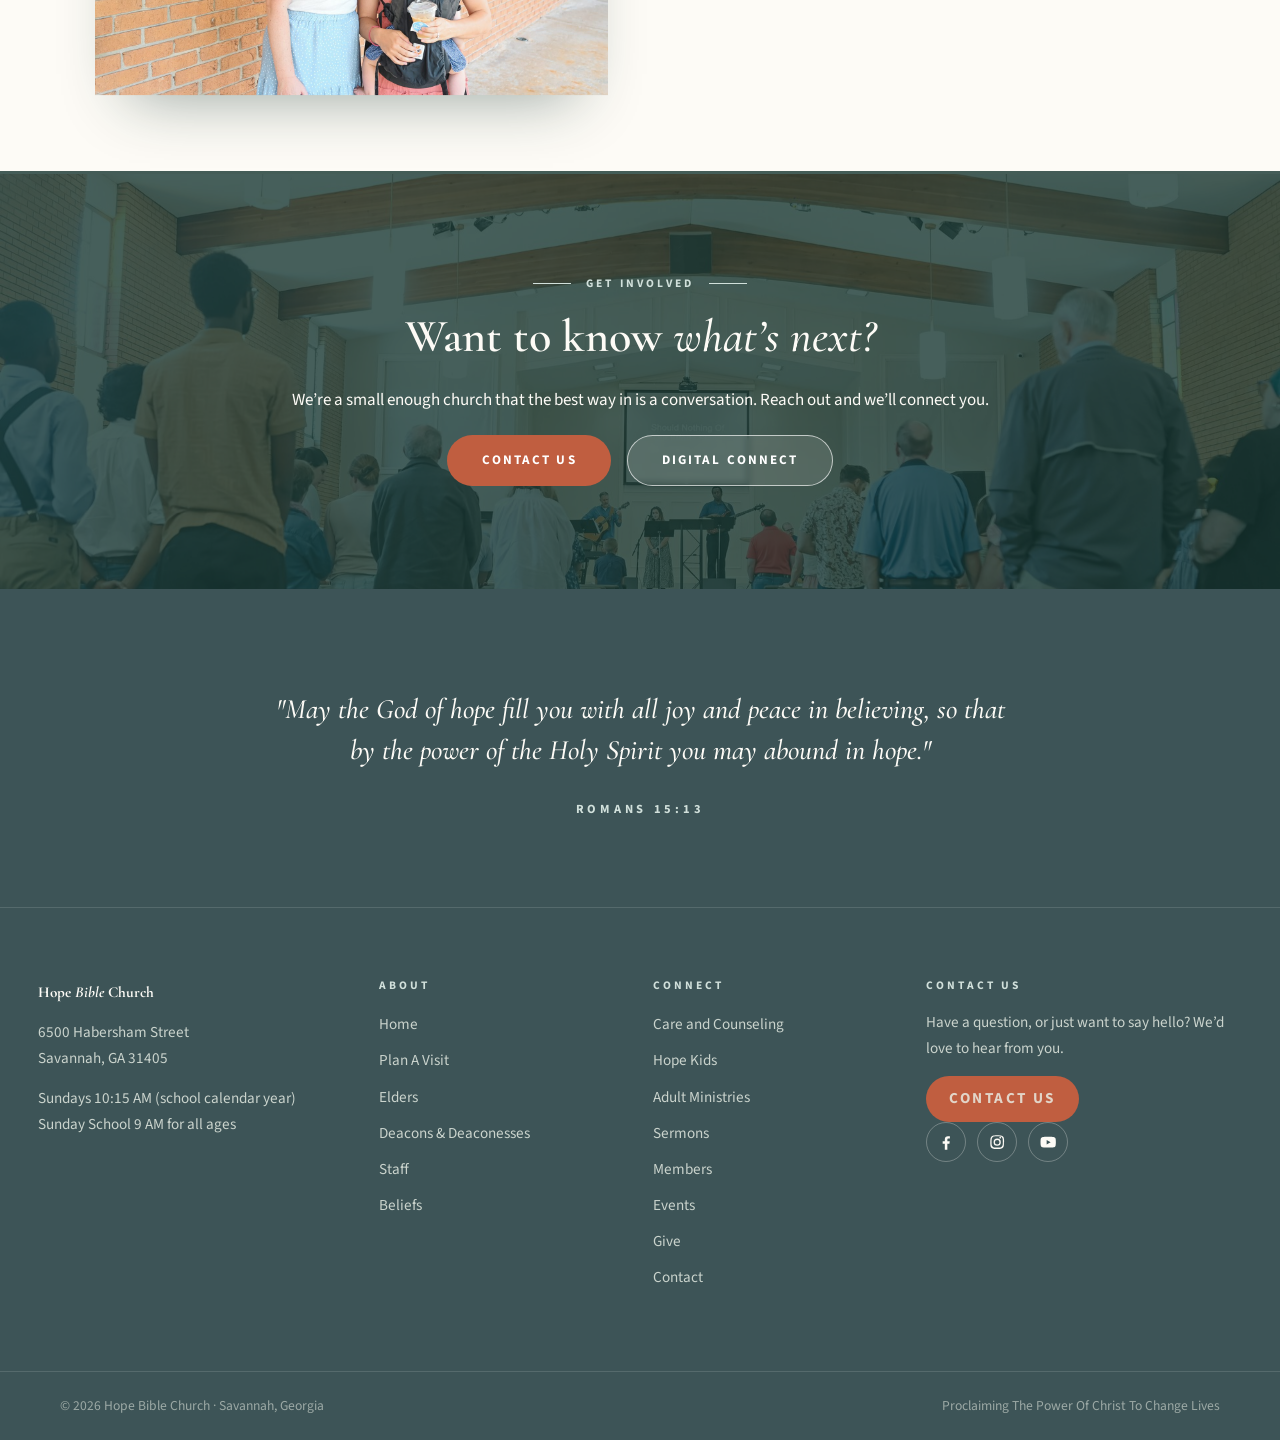
==== commit 44960140: "Website changes 2.0 from the church Captions removed site-wide, footer newsletter replaced by Contac" ====
--- a/adult-ministries/index.html
+++ b/adult-ministries/index.html
@@ -3,8 +3,8 @@
 <head>
 <meta charset="utf-8">
 <meta name="viewport" content="width=device-width, initial-scale=1">
-<title>Plan A Visit | Hope Bible Church</title>
-<meta name="description" content="Men's and Women's Ministry at Hope Bible Church, Savannah. Gatherings, studies, and fellowship for every season of life.">
+<title>Adult Ministries | Hope Bible Church</title>
+<meta name="description" content="Men&#39;s and women&#39;s Bible studies, fellowship, and friendship at Hope Bible Church in Savannah, GA.">
 <link rel="canonical" href="https://hopesav.com/adult-ministries/">
 <link rel="icon" href="../assets/img/favicon.png">
 <link rel="preconnect" href="https://fonts.googleapis.com">
@@ -36,7 +36,7 @@
           <ul class="dropdown">
             <li><a href="https://www.hopediscipleship.org/" target="_blank" rel="noopener">Care and Counseling</a></li>
             <li><a href="../hope-kids/">Hope Kids</a></li>
-            <li><a href="../adult-ministries/" aria-current="page">Men&rsquo;s &amp; Women&rsquo;s Ministry</a></li>
+            <li><a href="../adult-ministries/" aria-current="page">Adult Ministries</a></li>
           </ul>
         </li>
         <li><a href="../sermons/">Sermons</a></li>
@@ -52,13 +52,13 @@
 <main>
   <section class="hero hero-page" aria-label="Page introduction">
     <div class="hero-media" data-parallax="0.14">
-      <img src="../assets/img/new-fellowship-pews.jpg" alt="The people of Hope Bible Church in fellowship">
+      <img src="../assets/img/adults-fellowship.jpg" alt="The people of Hope Bible Church talking together before the service">
     </div>
     <div class="hero-scrim"></div>
     <div class="hero-content container">
       <p class="eyebrow light hero-fade">Ministries</p>
-      <h1 class="display"><span class="hero-line"><span>Men &amp; women, <span class="serif-italic">together.</span></span></span></h1>
-      <p class="hero-sub hero-fade">Gatherings, studies, and fellowship for every season of life.</p>
+      <h1 class="display"><span class="hero-line"><span>Adult <span class="serif-italic">ministries.</span></span></span></h1>
+      <p class="hero-sub hero-fade">Bible study, fellowship, and friendship for the men and women of Hope.</p>
     </div>
   </section>
 
@@ -73,7 +73,7 @@
         </div>
         <figure class="overlap-fig reveal reveal-d1">
           <div class="fig-block"></div>
-          <img data-parallax="0.05" src="../assets/img/new-fellowship-meal.jpg" alt="Men of Hope Bible Church sharing a meal">
+          <img data-parallax="0.05" src="../assets/img/mens-conversation.jpg" alt="Men of Hope Bible Church in conversation outside the church">
         </figure>
       </div>
     </div>
@@ -139,7 +139,7 @@
       <ul>
         <li><a href="https://www.hopediscipleship.org/" target="_blank" rel="noopener">Care and Counseling</a></li>
         <li><a href="../hope-kids/">Hope Kids</a></li>
-            <li><a href="../adult-ministries/">Men&rsquo;s &amp; Women&rsquo;s Ministry</a></li>
+            <li><a href="../adult-ministries/">Adult Ministries</a></li>
         <li><a href="../sermons/">Sermons</a></li>
         <li><a href="https://hopesav.churchcenter.com/" target="_blank" rel="noopener">Members</a></li>
         <li><a href="../events/">Events</a></li>
@@ -148,20 +148,14 @@
       </ul>
     </div>
     <div class="footer-col">
-      <h3>Subscribe to our E-mail list</h3>
-      <p>Be the first to get the latest updates and more!</p>
-      <form class="site-form newsletter-form" novalidate>
-            <input type="checkbox" name="botcheck" class="hp" tabindex="-1" autocomplete="off" aria-hidden="true">
-        <div class="field">
-          <label for="nl-first">First Name*</label>
-          <input id="nl-first" name="first-name" type="text" required autocomplete="given-name">
-        </div>
-        <div class="field">
-          <label for="nl-email">Email Address*</label>
-          <input id="nl-email" name="email" type="email" required autocomplete="email">
-        </div>
-        <button class="btn btn-terra btn-sm" type="submit">Subscribe Now</button>
-      </form>
+      <h3>Contact Us</h3>
+      <p>Have a question, or just want to say hello? We&rsquo;d love to hear from you.</p>
+      <div class="btn-row"><a class="btn btn-terra btn-sm" href="../contact/">Contact Us</a></div>
+      <ul class="social-row" aria-label="Social media">
+        <li><a href="https://www.facebook.com/hopechurchsavannah/" target="_blank" rel="noopener" aria-label="Hope Bible Church on Facebook"><svg viewBox="0 0 24 24" aria-hidden="true"><path d="M13.5 22v-8h2.7l.4-3.2h-3.1V8.8c0-.9.3-1.6 1.6-1.6h1.7V4.4c-.3 0-1.3-.1-2.5-.1-2.5 0-4.1 1.5-4.1 4.2v2.3H7.4V14h2.8v8h3.3z"/></svg></a></li>
+        <li><a href="https://www.instagram.com/hopechurchsavannah/" target="_blank" rel="noopener" aria-label="Hope Bible Church on Instagram"><svg viewBox="0 0 24 24" aria-hidden="true"><path d="M12 7.3a4.7 4.7 0 1 0 0 9.4 4.7 4.7 0 0 0 0-9.4zm0 7.7a3 3 0 1 1 0-6 3 3 0 0 1 0 6zm5-8.9a1.1 1.1 0 1 1-2.2 0 1.1 1.1 0 0 1 2.2 0zM21 12c0-1.2 0-2.5-.1-3.7-.1-1.4-.4-2.7-1.4-3.7s-2.3-1.3-3.7-1.4C14.5 3 13.2 3 12 3s-2.5 0-3.7.1c-1.4.1-2.7.4-3.7 1.4S3.3 6.9 3.2 8.3C3 9.5 3 10.8 3 12s0 2.5.1 3.7c.1 1.4.4 2.7 1.4 3.7s2.3 1.3 3.7 1.4c1.2.1 2.5.1 3.7.1s2.5 0 3.7-.1c1.4-.1 2.7-.4 3.7-1.4s1.3-2.3 1.4-3.7c.1-1.2.1-2.5.1-3.7zm-2.1 4.4c-.2.5-.5.9-.9 1.2-.4.4-.8.7-1.2.9-1.2.5-4 .4-4.8.4s-3.6.1-4.8-.4c-.5-.2-.9-.5-1.2-.9-.4-.4-.7-.8-.9-1.2-.5-1.2-.4-4-.4-4.8s-.1-3.6.4-4.8c.2-.5.5-.9.9-1.2.4-.4.8-.7 1.2-.9 1.2-.5 4-.4 4.8-.4s3.6-.1 4.8.4c.5.2.9.5 1.2.9.4.4.7.8.9 1.2.5 1.2.4 4 .4 4.8s.1 3.6-.4 4.8z"/></svg></a></li>
+        <li><a href="https://www.youtube.com/@hopebiblechurchSAV" target="_blank" rel="noopener" aria-label="Hope Bible Church on YouTube"><svg viewBox="0 0 24 24" aria-hidden="true"><path d="M21.6 7.2c-.2-.9-.9-1.6-1.8-1.8C18.2 5 12 5 12 5s-6.2 0-7.8.4c-.9.2-1.6.9-1.8 1.8C2 8.8 2 12 2 12s0 3.2.4 4.8c.2.9.9 1.6 1.8 1.8 1.6.4 7.8.4 7.8.4s6.2 0 7.8-.4c.9-.2 1.6-.9 1.8-1.8.4-1.6.4-4.8.4-4.8s0-3.2-.4-4.8zM10 15V9l5.2 3L10 15z"/></svg></a></li>
+      </ul>
     </div>
   </div>
   <div class="footer-bottom">
--- a/style.css
+++ b/style.css
@@ -185,6 +185,8 @@
   overflow:hidden;color:#fff;
 }
 .hero.hero-page{min-height:62vh;}
+.hero.hero-plain{min-height:auto;background:var(--sea);}
+.hero.hero-plain .hero-content{padding:8rem 0 3.5rem;}
 .hero-media{position:absolute;inset:-12% 0;z-index:0;will-change:transform;}
 .hero-media img{width:100%;height:100%;object-fit:cover;animation:kenburns 26s var(--ease) infinite alternate;}
 @keyframes kenburns{
@@ -541,5 +543,15 @@
   html:not(.force-motion) [data-parallax]{transform:none !important;}
 }
 
+/* ---------- Footer social row ---------- */
+.social-row{list-style:none;display:flex;gap:.7rem;padding:0;margin:1.4rem 0 0;}
+.social-row a{
+  display:inline-flex;align-items:center;justify-content:center;width:2.5rem;height:2.5rem;
+  border-radius:50%;border:1px solid rgba(253,251,246,.28);color:var(--cream);
+  transition:background .3s var(--ease),border-color .3s var(--ease),transform .3s var(--ease);
+}
+.social-row a:hover{background:var(--terra);border-color:var(--terra);color:#fff;transform:translateY(-2px);}
+.social-row svg{width:1.15rem;height:1.15rem;fill:currentColor;}
+
 /* honeypot field: hidden from people, visible to bots */
 .site-form .hp{position:absolute;left:-9999px;width:1px;height:1px;opacity:0;pointer-events:none}
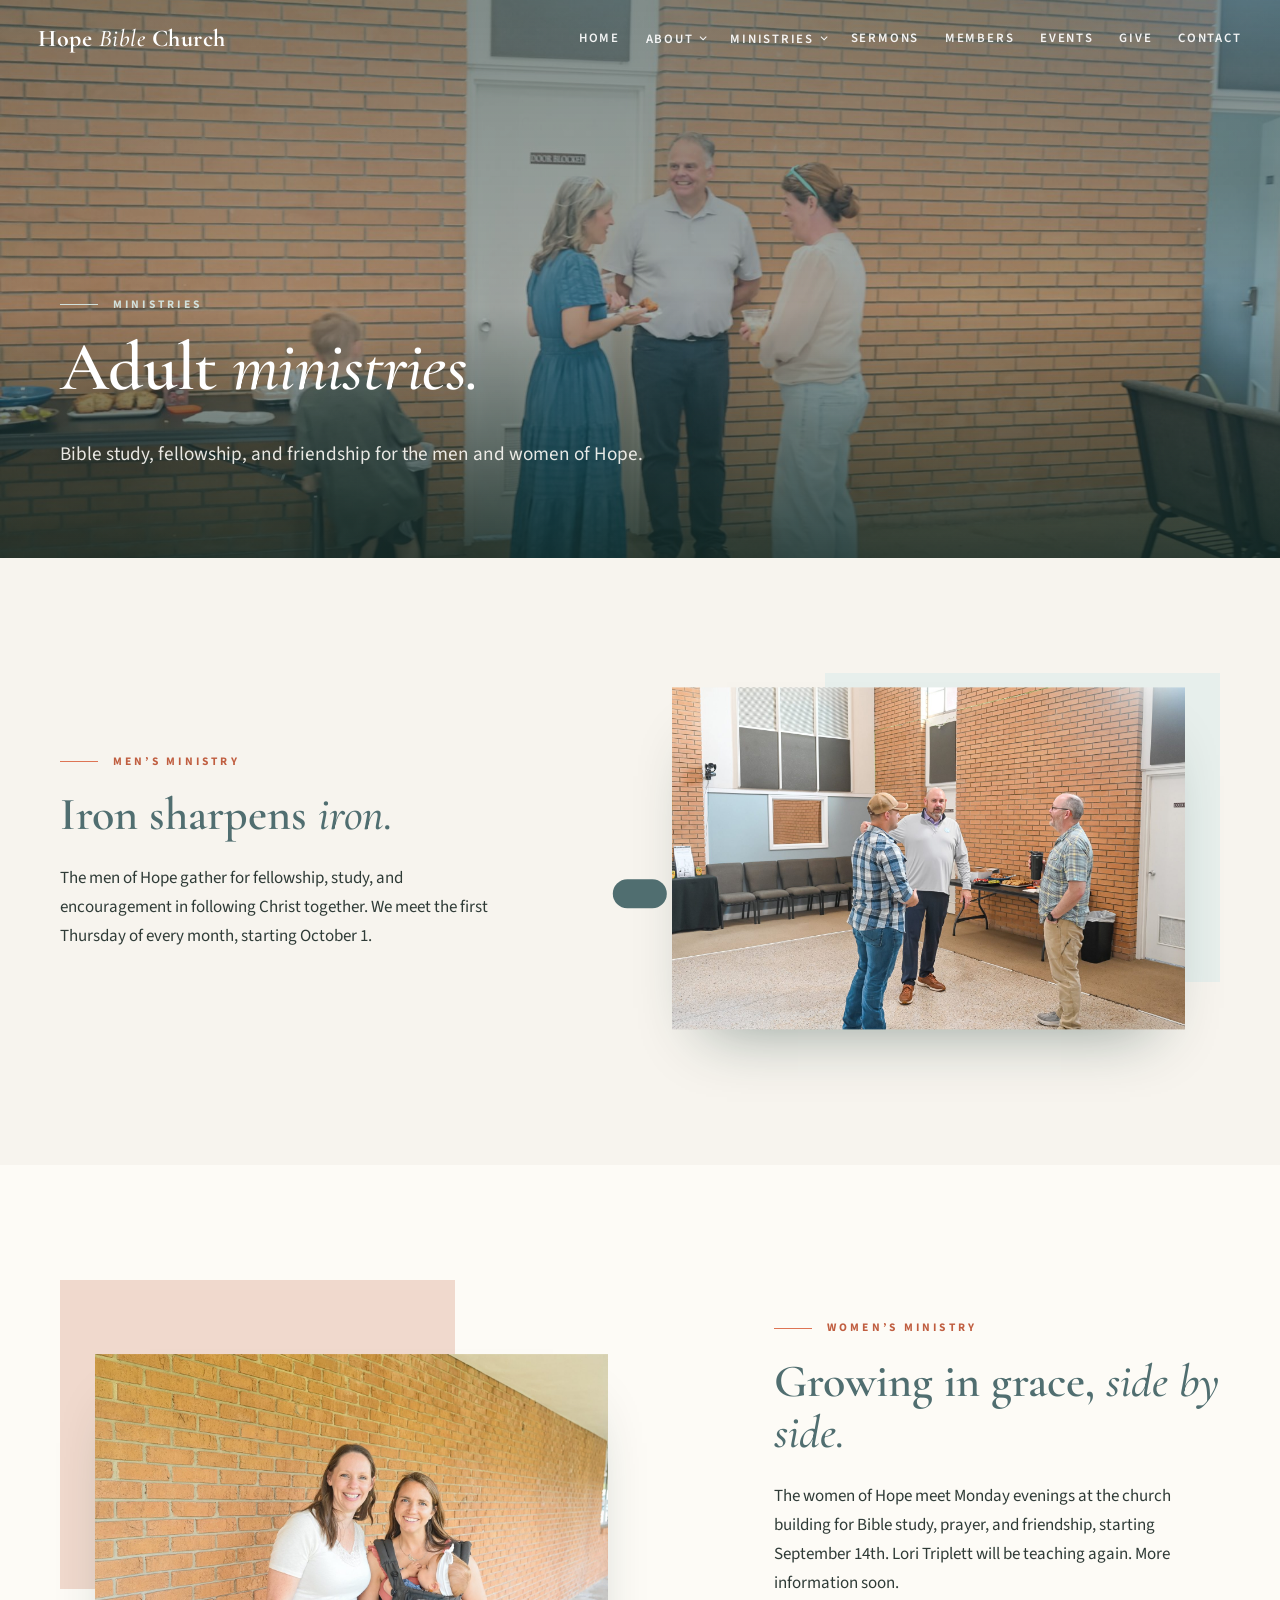
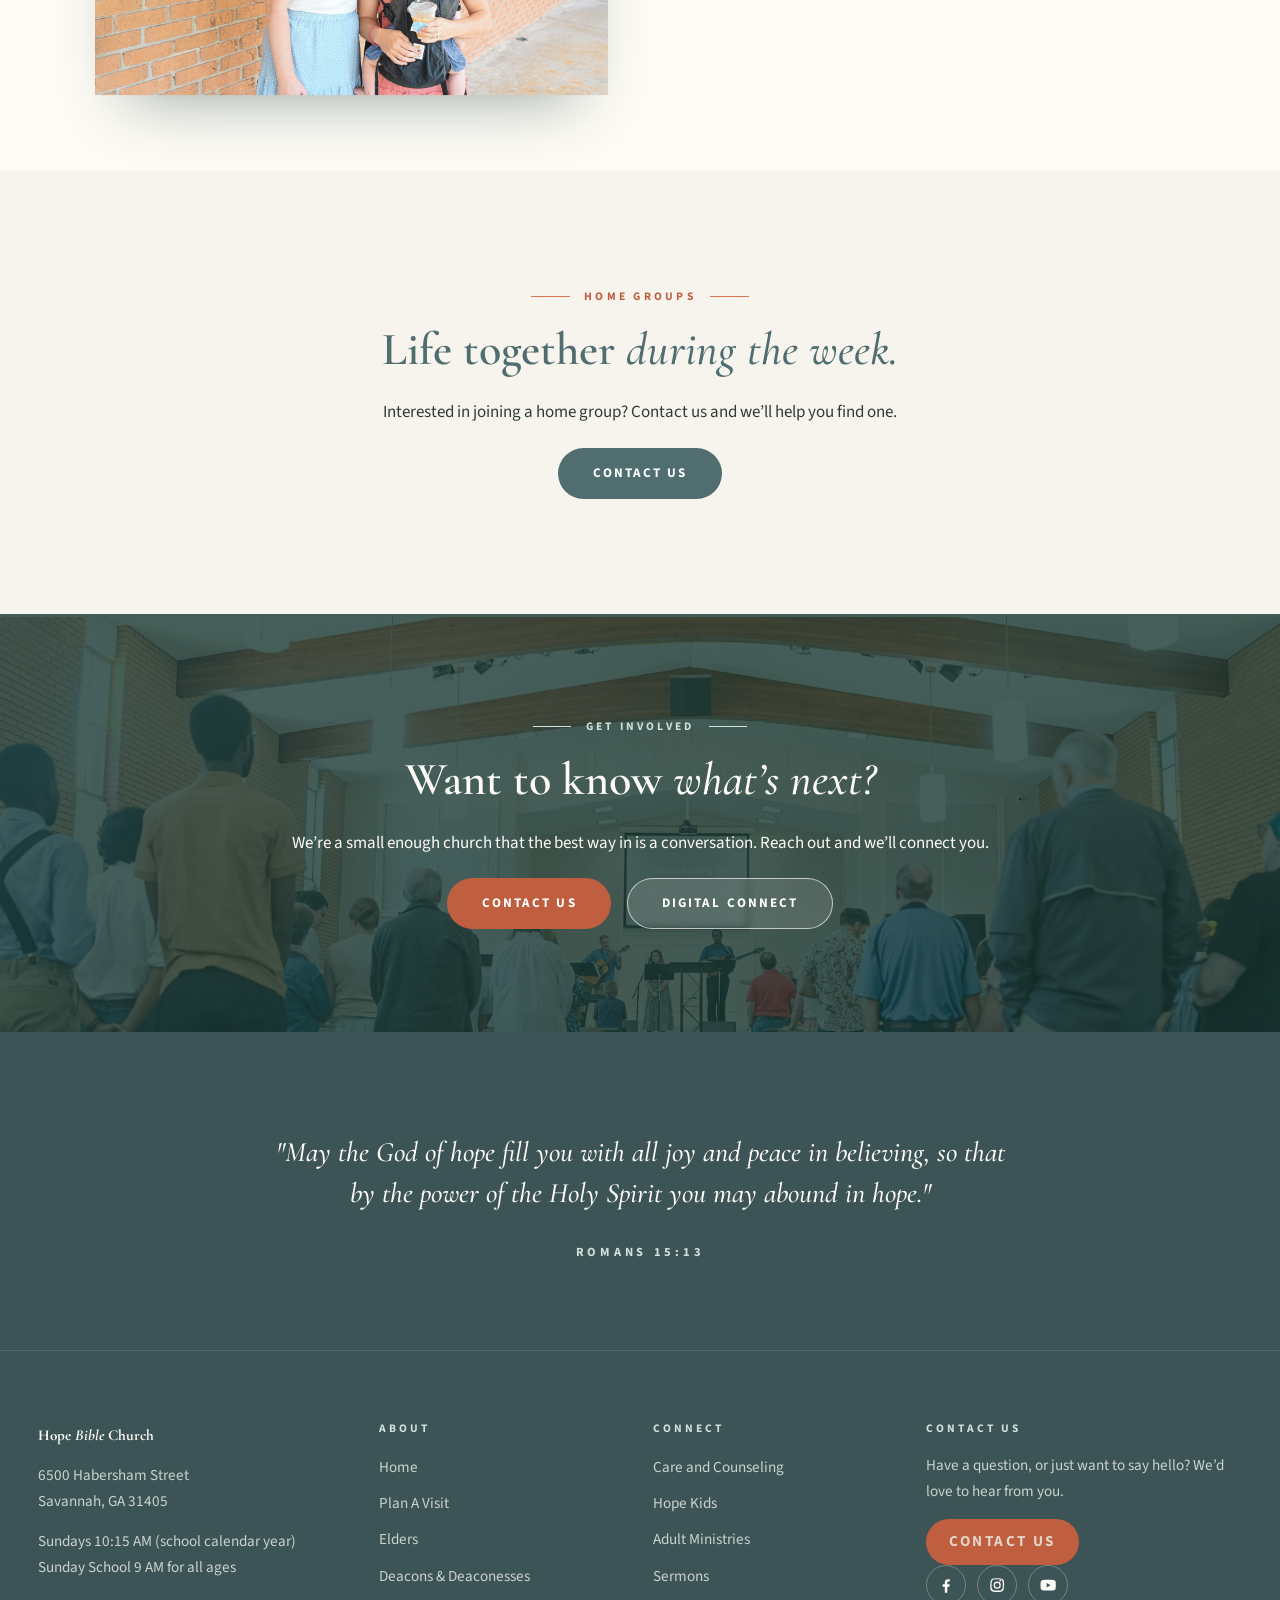
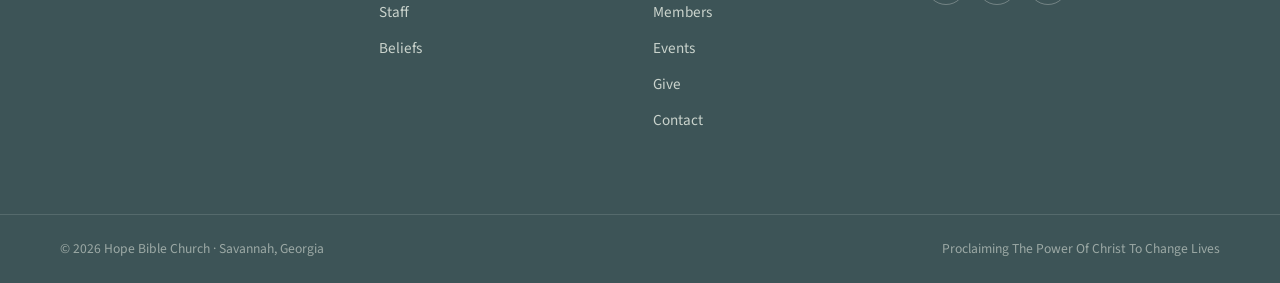
==== commit 44824d00: "October church changes Justin's Hope for Real Life text, beliefs doctrinal line, staff bio links for" ====
--- a/adult-ministries/index.html
+++ b/adult-ministries/index.html
@@ -52,7 +52,7 @@
 <main>
   <section class="hero hero-page" aria-label="Page introduction">
     <div class="hero-media" data-parallax="0.14">
-      <img src="../assets/img/adults-fellowship.jpg" alt="The people of Hope Bible Church talking together before the service">
+      <img src="../assets/img/adults-fellowship-hall.jpg" alt="Members of Hope Bible Church talking together over snacks" style="object-position:60% 55%;">
     </div>
     <div class="hero-scrim"></div>
     <div class="hero-content container">
@@ -92,6 +92,15 @@
           <img data-parallax="0.05" src="../assets/img/new-two-women.jpg" alt="Two women of Hope Bible Church in conversation">
         </figure>
       </div>
+    </div>
+  </section>
+
+  <section class="section" aria-labelledby="homegroups-heading">
+    <div class="container" style="text-align:center;max-width:46rem;">
+      <p class="eyebrow centered reveal">Home Groups</p>
+      <h2 id="homegroups-heading" class="title-lg reveal">Life together <span class="serif-italic">during the week.</span></h2>
+      <p class="reveal">Interested in joining a home group? Contact us and we&rsquo;ll help you find one.</p>
+      <div class="btn-row reveal" style="justify-content:center;"><a class="btn btn-sea" href="../contact/">Contact Us</a></div>
     </div>
   </section>
 
--- a/style.css
+++ b/style.css
@@ -296,6 +296,10 @@
 .team-card h3{margin:0 0 .15rem;font-size:1.45rem;}
 .team-card .team-role{font-size:.76rem;letter-spacing:.22em;text-transform:uppercase;color:var(--terra-deep);font-weight:700;margin:0 0 .4rem;}
 .team-card .team-mail{font-size:.9rem;word-break:break-all;}
+.team-card h3 a{color:inherit;text-decoration:none;}
+.team-card h3 a:hover{color:var(--terra-deep);}
+.team-card .team-bio-link{margin:.2rem 0 0;font-size:.92rem;}
+.team-card .team-bio-link a{color:var(--sea);font-weight:600;}
 
 /* elder editorial rows */
 .person-row{
@@ -303,6 +307,7 @@
   align-items:center;padding:clamp(2.6rem,5vw,4rem) 0;
 }
 .person-row + .person-row{border-top:1px solid var(--hairline);}
+.person-row[id]{scroll-margin-top:5.5rem;}
 .person-row .person-fig{grid-column:1 / span 5;}
 .person-row .person-bio{grid-column:6 / span 7;}
 .person-row.flip .person-fig{grid-column:8 / span 5;grid-row:1;}
